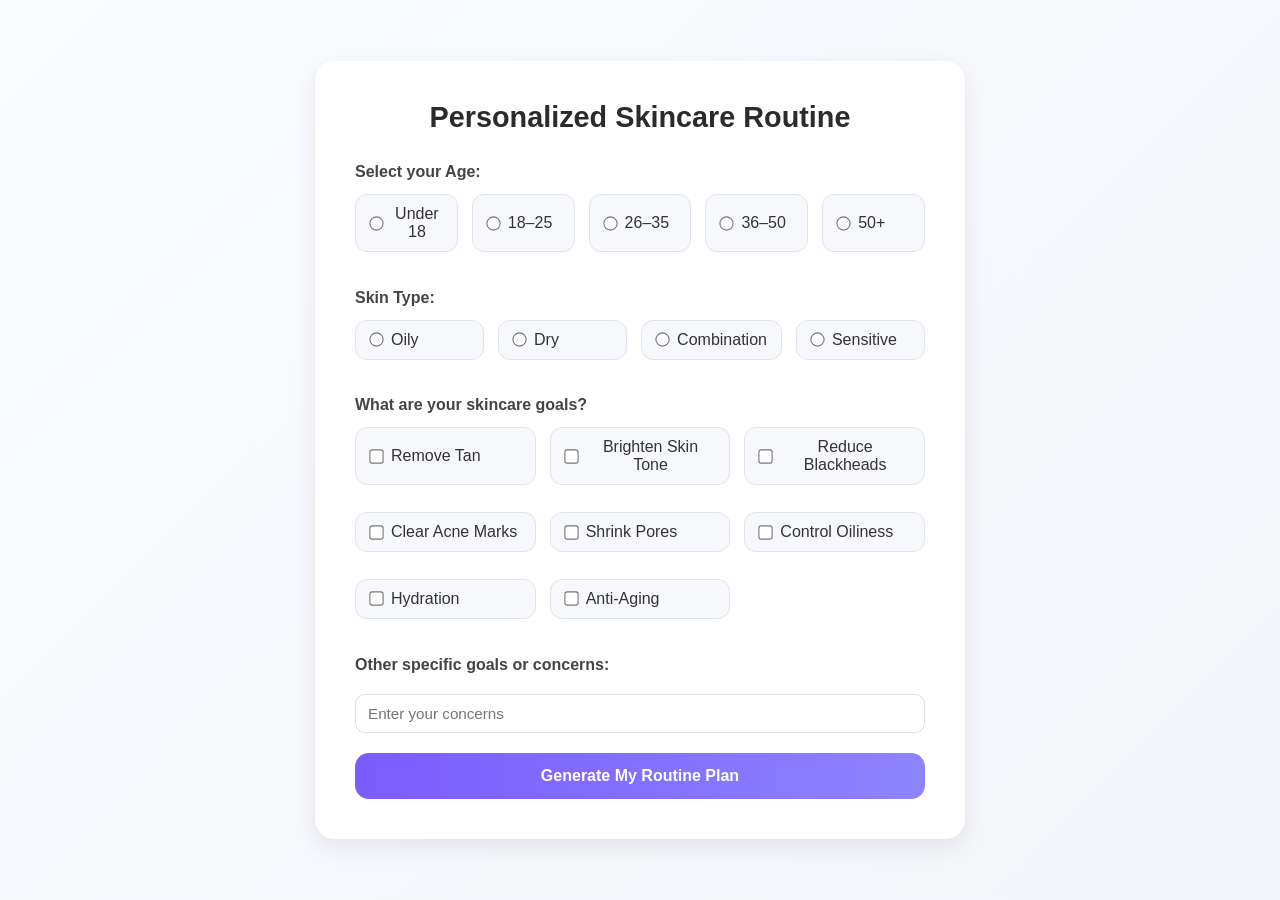
==== templates/index.html @ c075862d "first commit" ====
<!DOCTYPE html>
<html lang="en">
<head>
  <meta charset="UTF-8">
  <title>AI Skincare Planner</title>
  <link rel="stylesheet" href="../static/styles.css">
</head>
<body>
  <div class="main-card">
    <h1>Personalized Skincare Routine</h1>
    <form id="skincareForm">
      
      <!-- Age -->
      <label><b>Select your Age:</b></label>
      <div class="option-group grid-5">
        <label><input type="radio" name="age" value="Under 18" required> Under 18</label>
        <label><input type="radio" name="age" value="18-25"> 18–25</label>
        <label><input type="radio" name="age" value="26-35"> 26–35</label>
        <label><input type="radio" name="age" value="36-50"> 36–50</label>
        <label><input type="radio" name="age" value="50+"> 50+</label>
      </div>

      <!-- Skin Type -->
      <label><b>Skin Type:</b></label>
      <div class="option-group grid-4">
        <label><input type="radio" name="skin_type" value="Oily" required> Oily</label>
        <label><input type="radio" name="skin_type" value="Dry"> Dry</label>
        <label><input type="radio" name="skin_type" value="Combination"> Combination</label>
        <label><input type="radio" name="skin_type" value="Sensitive"> Sensitive</label>
      </div>

      <!-- Goals -->
      <label><b>What are your skincare goals?</b></label>
      <div class="option-group grid-3">
        <label><input type="checkbox" name="goals" value="Remove tan"> Remove Tan</label>
        <label><input type="checkbox" name="goals" value="Brighten skin tone"> Brighten Skin Tone</label>
        <label><input type="checkbox" name="goals" value="Reduce blackheads"> Reduce Blackheads</label>
        <label><input type="checkbox" name="goals" value="Clear acne marks"> Clear Acne Marks</label>
        <label><input type="checkbox" name="goals" value="Shrink pores"> Shrink Pores</label>
        <label><input type="checkbox" name="goals" value="Control oiliness"> Control Oiliness</label>
        <label><input type="checkbox" name="goals" value="Hydration"> Hydration</label>
        <label><input type="checkbox" name="goals" value="Anti-aging"> Anti-Aging</label>
      </div>

      <!-- Other -->
      <label><b>Other specific goals or concerns:</b></label>
      <input type="text" id="other" name="other" placeholder="Enter your concerns">

      <button type="submit" class="download-btn">Generate My Routine Plan</button>
    </form>
  </div>
  
  <script src="../static/main.js"></script>
</body>
</html>
---- static/styles.css ----
/* Reset */
* {
  margin: 0;
  padding: 0;
  box-sizing: border-box;
  font-family: 'Inter', 'Poppins', sans-serif;
}

/* Body */
body {
  background: linear-gradient(135deg, #fafbff, #f3f5fa);
  display: flex;
  justify-content: center;
  align-items: center;
  min-height: 100vh;
  color: #333;
}

/* Card */
.main-card {
  background: #fff;
  padding: 2.5rem;
  border-radius: 20px;
  box-shadow: 0 8px 25px rgba(0,0,0,0.08);
  width: 650px;
  max-width: 95%;
  transition: all 0.3s ease;
}

.main-card:hover {
  transform: translateY(-3px);
  box-shadow: 0 14px 40px rgba(0,0,0,0.12);
}

.main-card h1 {
  font-size: 1.8rem;
  font-weight: 600;
  margin-bottom: 1.8rem;
  color: #2b2b2b;
  text-align: center;
}

/* Section Labels */
label {
  font-weight: 600;
  margin-bottom: 0.8rem;
  display: block;
  color: #444;
}

/* Option groups with grid layout */
.option-group {
  display: grid;
  gap: 14px;
  margin-bottom: 1.5rem;
}

/* Different layouts per section */
.grid-5 { grid-template-columns: repeat(5, 1fr); } /* For Age */
.grid-4 { grid-template-columns: repeat(4, 1fr); } /* For Skin Type */
.grid-3 { grid-template-columns: repeat(3, 1fr); } /* For Goals */

/* Option box style */
.option-group label {
  font-weight: 500;
  color: #333;
  display: flex;
  align-items: center;
  gap: 8px;
  background: #f7f8fc;
  padding: 10px 14px;
  border-radius: 12px;
  border: 1.5px solid #e0e3eb;
  cursor: pointer;
  transition: all 0.3s ease;
  text-align: center;
}

.option-group input {
  accent-color: #7a5cff;
  transform: scale(1.1);
  cursor: pointer;
}

/* Hover effect */
.option-group label:hover {
  background: #f0f2fa;
  border-color: #c9cff5;
}

/* Textbox */
#other {
  border: 1.5px solid #ddd;
  border-radius: 10px;
  font-size: 0.95rem;
  outline: none;
  padding: 10px 12px;
  margin-top: 0.5rem;
  width: 100%;
  transition: 0.3s ease;
}

#other:focus {
  border-color: #7a5cff;
  box-shadow: 0 0 6px rgba(122, 92, 255, 0.25);
}

/* Button */
.download-btn {
  width: 100%;
  background: linear-gradient(90deg, #7a5cff, #8e84ff);
  color: #fff;
  font-size: 1rem;
  padding: 14px 22px;
  border: none;
  border-radius: 14px;
  cursor: pointer;
  font-weight: 600;
  transition: all 0.3s ease;
  margin-top: 1.2rem;
}

.download-btn:hover {
  background: linear-gradient(90deg, #6a4bff, #7d70ff);
  transform: translateY(-2px);
  box-shadow: 0 6px 20px rgba(122, 92, 255, 0.3);
}
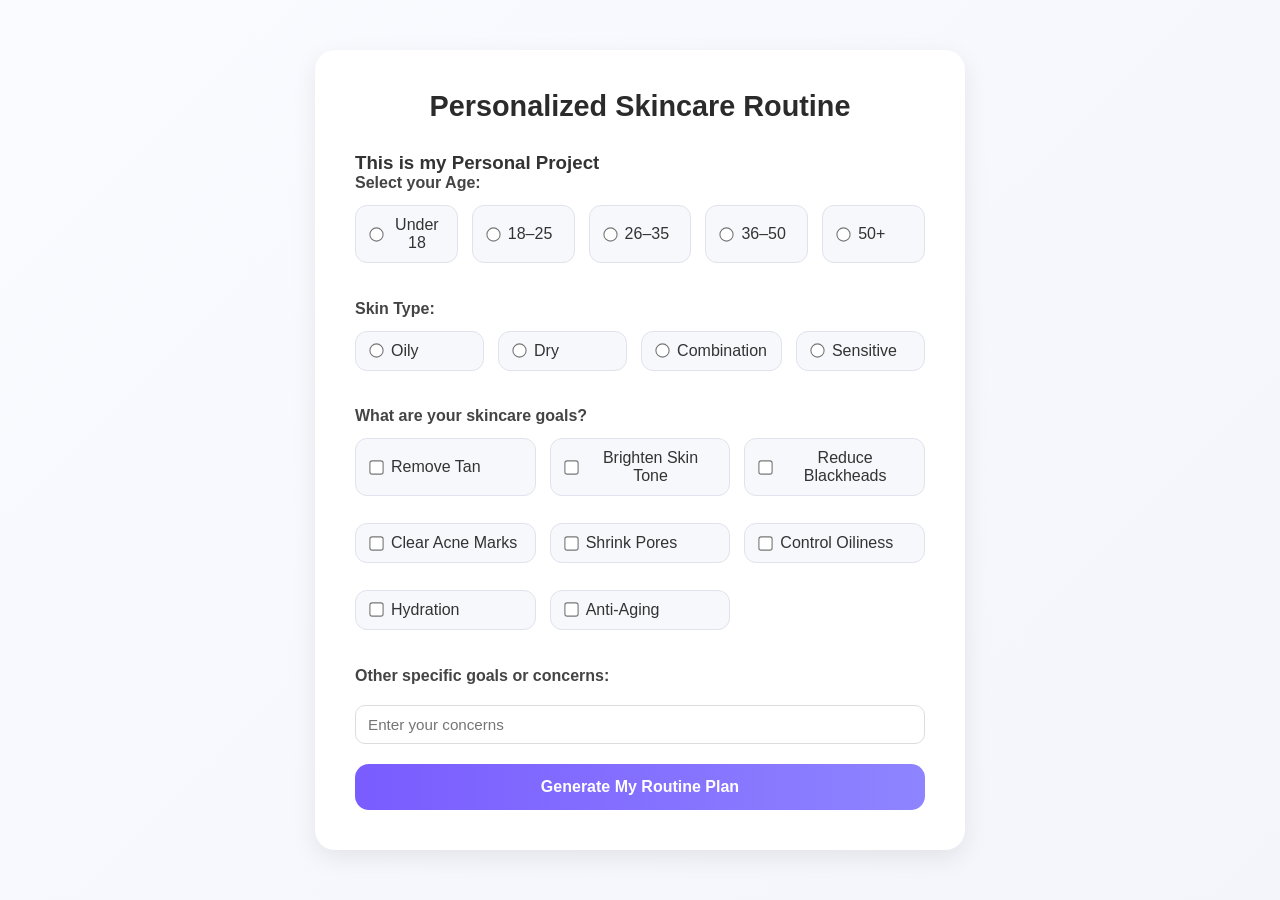
==== commit f3021536: "new subheading added" ====
--- a/templates/index.html
+++ b/templates/index.html
@@ -8,6 +8,7 @@
 <body>
   <div class="main-card">
     <h1>Personalized Skincare Routine</h1>
+    <h3>This is my Personal Project </h3>
     <form id="skincareForm">
       
       <!-- Age -->
